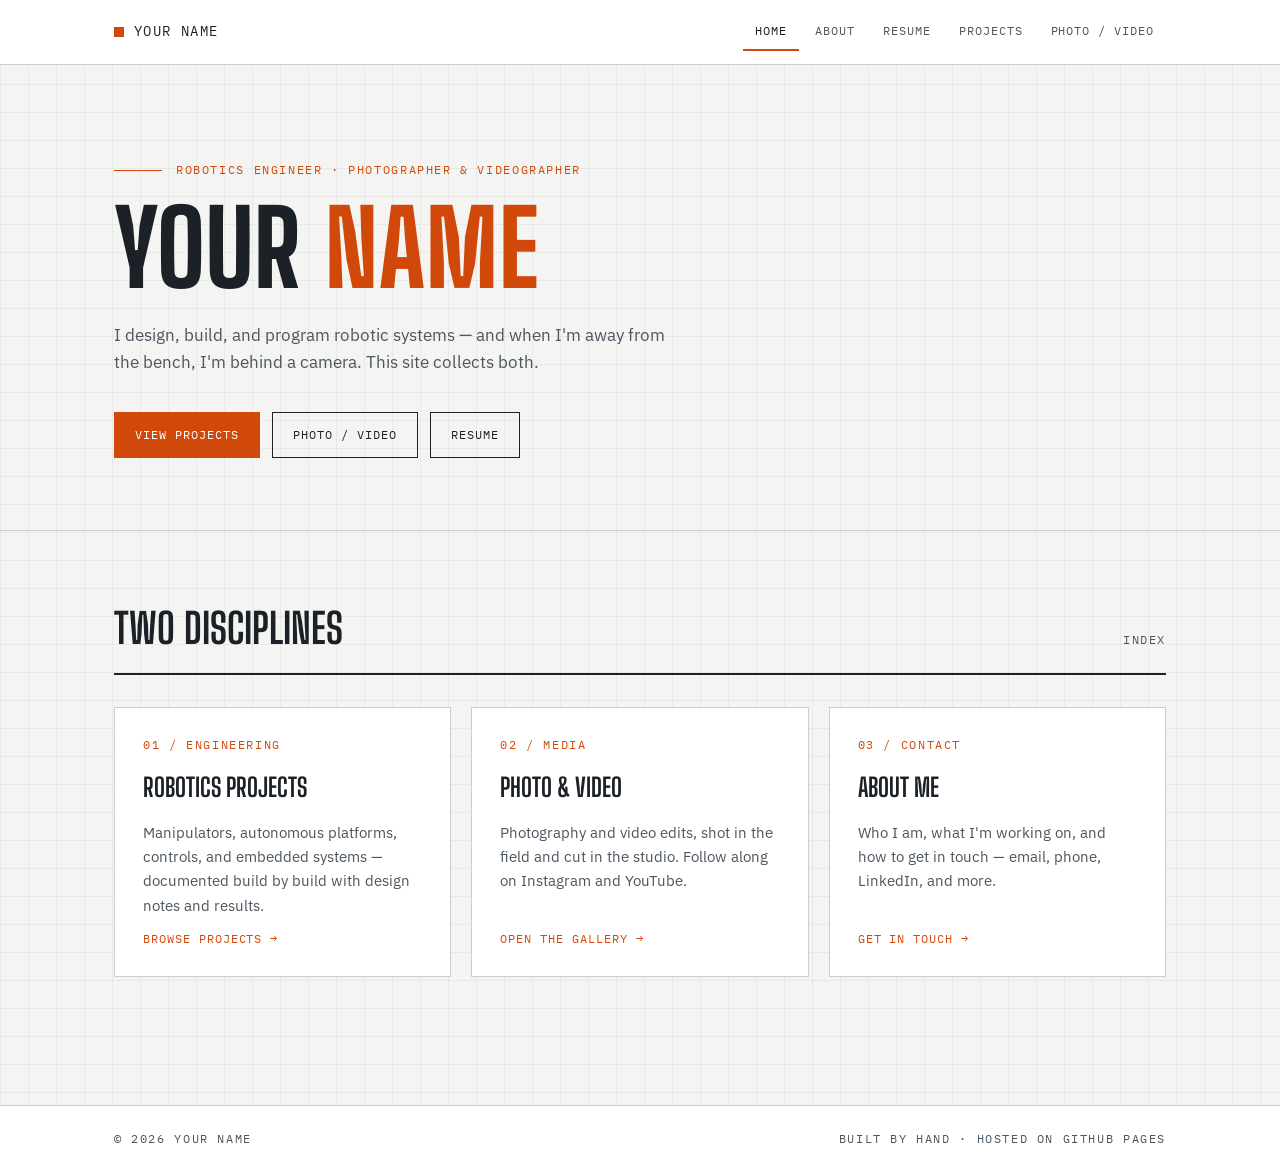
==== index.html @ eff58886 "initial commit" ====
<!DOCTYPE html>
<html lang="en">
<head>
  <meta charset="UTF-8" />
  <meta name="viewport" content="width=device-width, initial-scale=1.0" />
  <title>Home — Portfolio</title>
  <meta name="description" content="Portfolio of a robotics engineer and photographer/videographer." />
  <link rel="preconnect" href="https://fonts.googleapis.com" />
  <link rel="preconnect" href="https://fonts.gstatic.com" crossorigin />
  <link href="https://fonts.googleapis.com/css2?family=Big+Shoulders+Display:wght@600;700;800&family=IBM+Plex+Mono:wght@400;500&family=IBM+Plex+Sans:wght@400;500;600&display=swap" rel="stylesheet" />
  <link rel="stylesheet" href="css/styles.css" />
</head>
<body data-page="home">

  <header class="site-header">
    <div class="wrap">
      <a class="brand" href="index.html" data-site-name>Your Name</a>
      <button class="nav-toggle" aria-expanded="false" aria-controls="nav">Menu</button>
      <nav class="nav" id="nav" aria-label="Main">
        <a href="index.html" aria-current="page">Home</a>
        <a href="about.html">About</a>
        <a href="resume.html">Resume</a>
        <a href="projects.html">Projects</a>
        <a href="media.html">Photo / Video</a>
      </nav>
    </div>
  </header>

  <main>
    <section class="hero">
      <div class="wrap">
        <div class="hero-kicker">
          <span class="rule"></span>
          <span class="spec spec--accent" id="hero-roles">Robotics Engineer · Photographer</span>
        </div>
        <h1 id="hero-name">Your Name</h1>
        <p class="lede" id="hero-lede"></p>
        <div class="hero-actions">
          <a class="btn btn--solid" href="projects.html">View Projects</a>
          <a class="btn" href="media.html">Photo / Video</a>
          <a class="btn" href="resume.html">Resume</a>
        </div>
      </div>
    </section>

    <section class="section">
      <div class="wrap">
        <div class="section-head">
          <h2>Two Disciplines</h2>
          <span class="spec">Index</span>
        </div>
        <div class="disciplines">
          <a class="discipline-card" href="projects.html">
            <span class="spec spec--accent">01 / Engineering</span>
            <h3>Robotics Projects</h3>
            <p>Manipulators, autonomous platforms, controls, and embedded systems — documented build by build with design notes and results.</p>
            <span class="go">Browse projects →</span>
          </a>
          <a class="discipline-card" href="media.html">
            <span class="spec spec--accent">02 / Media</span>
            <h3>Photo &amp; Video</h3>
            <p>Photography and video edits, shot in the field and cut in the studio. Follow along on Instagram and YouTube.</p>
            <span class="go">Open the gallery →</span>
          </a>
          <a class="discipline-card" href="about.html">
            <span class="spec spec--accent">03 / Contact</span>
            <h3>About Me</h3>
            <p>Who I am, what I'm working on, and how to get in touch — email, phone, LinkedIn, and more.</p>
            <span class="go">Get in touch →</span>
          </a>
        </div>
      </div>
    </section>
  </main>

  <footer class="site-footer">
    <div class="wrap">
      <span class="spec">© <span data-year></span> <span data-site-name></span></span>
      <span class="spec">Built by hand · Hosted on GitHub Pages</span>
    </div>
  </footer>

  <script src="js/data.js"></script>
  <script src="js/main.js"></script>
</body>
</html>
---- css/styles.css ----
/* ==========================================================================
   PORTFOLIO — Engineering Drawing Design System
   Edit the tokens below to re-theme the whole site.
   ========================================================================== */

:root {
  /* Palette */
  --paper: #f4f5f2;        /* drafting paper */
  --paper-raised: #ffffff; /* cards */
  --ink: #1b2127;          /* primary text */
  --ink-soft: #4c565f;     /* secondary text */
  --line: #c9cfc9;         /* hairline rules */
  --grid: rgba(27, 33, 39, 0.055);
  --accent: #d1490a;       /* servo orange */
  --accent-ink: #ffffff;
  --steel: #33526b;        /* steel blue, secondary accent */

  /* Dark gallery (photo/video section) */
  --gallery-bg: #14171a;
  --gallery-ink: #e8eaec;
  --gallery-soft: #9aa3ab;

  /* Type */
  --font-display: "Big Shoulders Display", sans-serif;
  --font-body: "IBM Plex Sans", system-ui, sans-serif;
  --font-mono: "IBM Plex Mono", monospace;

  --maxw: 1100px;
}

* { box-sizing: border-box; margin: 0; padding: 0; }

html { scroll-behavior: smooth; }

body {
  font-family: var(--font-body);
  color: var(--ink);
  background-color: var(--paper);
  /* drafting grid */
  background-image:
    linear-gradient(var(--grid) 1px, transparent 1px),
    linear-gradient(90deg, var(--grid) 1px, transparent 1px);
  background-size: 28px 28px;
  line-height: 1.6;
  -webkit-font-smoothing: antialiased;
}

img { max-width: 100%; display: block; }
a { color: inherit; }

.wrap {
  max-width: var(--maxw);
  margin: 0 auto;
  padding: 0 24px;
}

/* ---------- Utility: mono spec labels ---------- */
.spec {
  font-family: var(--font-mono);
  font-size: 0.72rem;
  letter-spacing: 0.14em;
  text-transform: uppercase;
  color: var(--ink-soft);
}

.spec--accent { color: var(--accent); }

/* ---------- Header / Nav ---------- */
.site-header {
  border-bottom: 1px solid var(--line);
  background: var(--paper-raised);
  position: sticky;
  top: 0;
  z-index: 50;
}

.site-header .wrap {
  display: flex;
  align-items: center;
  justify-content: space-between;
  height: 64px;
}

.brand {
  font-family: var(--font-mono);
  font-size: 0.85rem;
  letter-spacing: 0.1em;
  text-transform: uppercase;
  text-decoration: none;
  display: flex;
  align-items: center;
  gap: 10px;
}

.brand::before {
  content: "";
  width: 10px;
  height: 10px;
  background: var(--accent);
  display: inline-block;
}

.nav { display: flex; gap: 4px; }

.nav a {
  font-family: var(--font-mono);
  font-size: 0.75rem;
  letter-spacing: 0.08em;
  text-transform: uppercase;
  text-decoration: none;
  padding: 8px 12px;
  color: var(--ink-soft);
  border-bottom: 2px solid transparent;
}

.nav a:hover { color: var(--ink); }

.nav a[aria-current="page"] {
  color: var(--ink);
  border-bottom-color: var(--accent);
}

.nav-toggle { display: none; }

/* ---------- Hero (Home) ---------- */
.hero {
  padding: 96px 0 72px;
  border-bottom: 1px solid var(--line);
}

.hero-kicker {
  display: flex;
  align-items: center;
  gap: 14px;
  margin-bottom: 20px;
}

.hero-kicker .rule {
  width: 48px;
  height: 1px;
  background: var(--accent);
}

.hero h1 {
  font-family: var(--font-display);
  font-weight: 800;
  font-size: clamp(3.2rem, 9vw, 6.5rem);
  line-height: 0.95;
  text-transform: uppercase;
  letter-spacing: 0.01em;
}

.hero h1 .alt { color: var(--accent); }

.hero p.lede {
  max-width: 560px;
  margin-top: 24px;
  font-size: 1.05rem;
  color: var(--ink-soft);
}

.hero-actions { margin-top: 36px; display: flex; gap: 12px; flex-wrap: wrap; }

/* ---------- Buttons ---------- */
.btn {
  display: inline-flex;
  align-items: center;
  gap: 8px;
  font-family: var(--font-mono);
  font-size: 0.78rem;
  letter-spacing: 0.08em;
  text-transform: uppercase;
  text-decoration: none;
  padding: 12px 20px;
  border: 1px solid var(--ink);
  background: transparent;
  color: var(--ink);
  cursor: pointer;
  transition: background 0.15s ease, color 0.15s ease;
}

.btn:hover { background: var(--ink); color: var(--paper); }

.btn--solid { background: var(--accent); border-color: var(--accent); color: var(--accent-ink); }
.btn--solid:hover { background: #b03d07; border-color: #b03d07; color: var(--accent-ink); }

/* ---------- Section scaffolding ---------- */
.section { padding: 64px 0; }

.section-head {
  display: flex;
  align-items: baseline;
  justify-content: space-between;
  gap: 16px;
  border-bottom: 2px solid var(--ink);
  padding-bottom: 12px;
  margin-bottom: 32px;
  flex-wrap: wrap;
}

.section-head h2 {
  font-family: var(--font-display);
  font-weight: 700;
  font-size: clamp(1.8rem, 4vw, 2.6rem);
  text-transform: uppercase;
}

/* ---------- Home: discipline cards ---------- */
.disciplines {
  display: grid;
  grid-template-columns: repeat(auto-fit, minmax(280px, 1fr));
  gap: 20px;
}

.discipline-card {
  background: var(--paper-raised);
  border: 1px solid var(--line);
  padding: 28px;
  text-decoration: none;
  display: flex;
  flex-direction: column;
  gap: 12px;
  transition: border-color 0.15s ease, transform 0.15s ease;
}

.discipline-card:hover { border-color: var(--accent); transform: translateY(-2px); }

.discipline-card h3 {
  font-family: var(--font-display);
  font-size: 1.6rem;
  text-transform: uppercase;
}

.discipline-card p { color: var(--ink-soft); font-size: 0.95rem; }

.discipline-card .go { margin-top: auto; color: var(--accent); font-family: var(--font-mono); font-size: 0.75rem; letter-spacing: 0.08em; text-transform: uppercase; }

/* ---------- Title block (engineering drawing signature) ---------- */
.title-block {
  border: 1px solid var(--ink);
  background: var(--paper-raised);
  display: grid;
  grid-template-columns: 2fr 1fr 1fr;
  font-family: var(--font-mono);
  font-size: 0.72rem;
  letter-spacing: 0.06em;
  text-transform: uppercase;
}

.title-block > div {
  padding: 8px 12px;
  border-right: 1px solid var(--line);
}

.title-block > div:last-child { border-right: none; }

.title-block .label { color: var(--ink-soft); font-size: 0.62rem; display: block; }

/* ---------- About page ---------- */
.about-grid {
  display: grid;
  grid-template-columns: 320px 1fr;
  gap: 48px;
  align-items: start;
}

.headshot-frame {
  border: 1px solid var(--ink);
  background: var(--paper-raised);
  padding: 12px;
  position: relative;
}

.headshot-frame img { width: 100%; aspect-ratio: 4/5; object-fit: cover; }

.headshot-frame .corner {
  position: absolute;
  width: 14px; height: 14px;
  border-color: var(--accent);
  border-style: solid;
}
.headshot-frame .corner.tl { top: -1px; left: -1px; border-width: 2px 0 0 2px; }
.headshot-frame .corner.tr { top: -1px; right: -1px; border-width: 2px 2px 0 0; }
.headshot-frame .corner.bl { bottom: -1px; left: -1px; border-width: 0 0 2px 2px; }
.headshot-frame .corner.br { bottom: -1px; right: -1px; border-width: 0 2px 2px 0; }

.about-copy h2 {
  font-family: var(--font-display);
  font-size: clamp(2rem, 5vw, 3rem);
  text-transform: uppercase;
  margin-bottom: 16px;
}

.about-copy p { margin-bottom: 16px; color: var(--ink-soft); max-width: 62ch; }

.contact-list {
  list-style: none;
  margin-top: 28px;
  border-top: 1px solid var(--line);
}

.contact-list li {
  display: flex;
  gap: 16px;
  align-items: baseline;
  padding: 12px 0;
  border-bottom: 1px solid var(--line);
}

.contact-list .spec { width: 110px; flex-shrink: 0; }

.contact-list a { color: var(--ink); text-decoration: none; border-bottom: 1px solid var(--accent); }
.contact-list a:hover { color: var(--accent); }

/* ---------- Resume page ---------- */
.resume-viewer {
  border: 1px solid var(--ink);
  background: var(--paper-raised);
  width: 100%;
  height: min(78vh, 1000px);
}

.resume-viewer iframe, .resume-viewer object {
  width: 100%;
  height: 100%;
  border: none;
}

.resume-fallback { padding: 48px; text-align: center; color: var(--ink-soft); }

/* ---------- Projects page ---------- */
.projects-grid {
  display: grid;
  grid-template-columns: repeat(auto-fill, minmax(320px, 1fr));
  gap: 24px;
}

.project-card {
  background: var(--paper-raised);
  border: 1px solid var(--line);
  text-decoration: none;
  display: flex;
  flex-direction: column;
  transition: border-color 0.15s ease, transform 0.15s ease;
}

.project-card:hover { border-color: var(--accent); transform: translateY(-3px); }

.project-card .thumb {
  aspect-ratio: 16/9;
  background: var(--ink);
  overflow: hidden;
}

.project-card .thumb img { width: 100%; height: 100%; object-fit: cover; }

.project-card .thumb .placeholder {
  width: 100%; height: 100%;
  display: flex; align-items: center; justify-content: center;
  color: var(--gallery-soft);
  font-family: var(--font-mono);
  font-size: 0.7rem;
  letter-spacing: 0.14em;
  text-transform: uppercase;
}

.project-card .body { padding: 20px; display: flex; flex-direction: column; gap: 8px; flex: 1; }

.project-card h3 {
  font-family: var(--font-display);
  font-size: 1.4rem;
  text-transform: uppercase;
  line-height: 1.1;
}

.project-card .summary { color: var(--ink-soft); font-size: 0.92rem; flex: 1; }

.project-card .meta {
  display: flex;
  justify-content: space-between;
  border-top: 1px solid var(--line);
  padding-top: 10px;
  margin-top: 8px;
}

.tags { display: flex; flex-wrap: wrap; gap: 6px; margin-top: 4px; }

.tag {
  font-family: var(--font-mono);
  font-size: 0.65rem;
  letter-spacing: 0.08em;
  text-transform: uppercase;
  border: 1px solid var(--line);
  padding: 3px 8px;
  color: var(--ink-soft);
}

/* ---------- Project detail ---------- */
.project-detail-head { margin-bottom: 32px; }

.project-detail-head h1 {
  font-family: var(--font-display);
  font-size: clamp(2.2rem, 6vw, 4rem);
  text-transform: uppercase;
  line-height: 1;
  margin: 12px 0 20px;
}

.project-hero-img {
  border: 1px solid var(--ink);
  background: var(--paper-raised);
  padding: 12px;
  margin-bottom: 32px;
}

.project-body { max-width: 72ch; }
.project-body p { margin-bottom: 18px; color: var(--ink-soft); }
.project-body h2 {
  font-family: var(--font-display);
  text-transform: uppercase;
  font-size: 1.6rem;
  margin: 32px 0 12px;
  color: var(--ink);
}
.project-body ul { margin: 0 0 18px 20px; color: var(--ink-soft); }
.project-body li { margin-bottom: 6px; }

.back-link {
  font-family: var(--font-mono);
  font-size: 0.75rem;
  letter-spacing: 0.08em;
  text-transform: uppercase;
  text-decoration: none;
  color: var(--ink-soft);
}
.back-link:hover { color: var(--accent); }

/* ---------- Media page (dark gallery) ---------- */
.gallery-zone {
  background: var(--gallery-bg);
  color: var(--gallery-ink);
  background-image: none;
}

.gallery-zone .section-head { border-bottom-color: var(--gallery-ink); }
.gallery-zone .spec { color: var(--gallery-soft); }
.gallery-zone .spec--accent { color: var(--accent); }

.photo-grid {
  columns: 3;
  column-gap: 16px;
}

.photo-grid figure {
  break-inside: avoid;
  margin-bottom: 16px;
  cursor: zoom-in;
}

.photo-grid img {
  width: 100%;
  border: 1px solid rgba(255, 255, 255, 0.08);
}

.photo-grid figcaption {
  font-family: var(--font-mono);
  font-size: 0.68rem;
  letter-spacing: 0.1em;
  text-transform: uppercase;
  color: var(--gallery-soft);
  padding: 8px 2px 0;
}

.video-grid {
  display: grid;
  grid-template-columns: repeat(auto-fill, minmax(340px, 1fr));
  gap: 24px;
}

.video-card .frame {
  aspect-ratio: 16/9;
  border: 1px solid rgba(255, 255, 255, 0.1);
}

.video-card iframe { width: 100%; height: 100%; border: none; }

.video-card h3 {
  font-family: var(--font-display);
  text-transform: uppercase;
  font-size: 1.2rem;
  margin-top: 12px;
}

.video-card p { color: var(--gallery-soft); font-size: 0.88rem; }

.social-strip {
  display: flex;
  gap: 12px;
  flex-wrap: wrap;
  margin-top: 8px;
}

.gallery-zone .btn { border-color: var(--gallery-ink); color: var(--gallery-ink); }
.gallery-zone .btn:hover { background: var(--gallery-ink); color: var(--gallery-bg); }

/* ---------- Lightbox ---------- */
.lightbox {
  position: fixed;
  inset: 0;
  background: rgba(10, 12, 14, 0.94);
  display: none;
  align-items: center;
  justify-content: center;
  z-index: 100;
  padding: 32px;
  cursor: zoom-out;
}

.lightbox.open { display: flex; }
.lightbox img { max-width: 100%; max-height: 90vh; }

/* ---------- Footer ---------- */
.site-footer {
  border-top: 1px solid var(--line);
  background: var(--paper-raised);
  margin-top: 64px;
}

.site-footer .wrap {
  display: flex;
  justify-content: space-between;
  align-items: center;
  padding-top: 24px;
  padding-bottom: 24px;
  gap: 16px;
  flex-wrap: wrap;
}

.gallery-zone + .site-footer { margin-top: 0; }

/* ---------- Focus & motion ---------- */
a:focus-visible, button:focus-visible {
  outline: 2px solid var(--accent);
  outline-offset: 2px;
}

@media (prefers-reduced-motion: reduce) {
  * { transition: none !important; animation: none !important; }
  html { scroll-behavior: auto; }
}

/* ---------- Responsive ---------- */
@media (max-width: 800px) {
  .about-grid { grid-template-columns: 1fr; }
  .headshot-frame { max-width: 320px; }
  .photo-grid { columns: 2; }
  .title-block { grid-template-columns: 1fr 1fr; }
  .title-block > div:first-child { grid-column: 1 / -1; border-right: none; border-bottom: 1px solid var(--line); }

  .nav-toggle {
    display: block;
    background: none;
    border: 1px solid var(--line);
    font-family: var(--font-mono);
    font-size: 0.7rem;
    letter-spacing: 0.1em;
    text-transform: uppercase;
    padding: 8px 12px;
    cursor: pointer;
    color: var(--ink);
  }

  .nav {
    display: none;
    position: absolute;
    top: 64px;
    left: 0;
    right: 0;
    background: var(--paper-raised);
    border-bottom: 1px solid var(--line);
    flex-direction: column;
    padding: 8px 16px 16px;
  }

  .nav.open { display: flex; }
}

@media (max-width: 520px) {
  .photo-grid { columns: 1; }
}
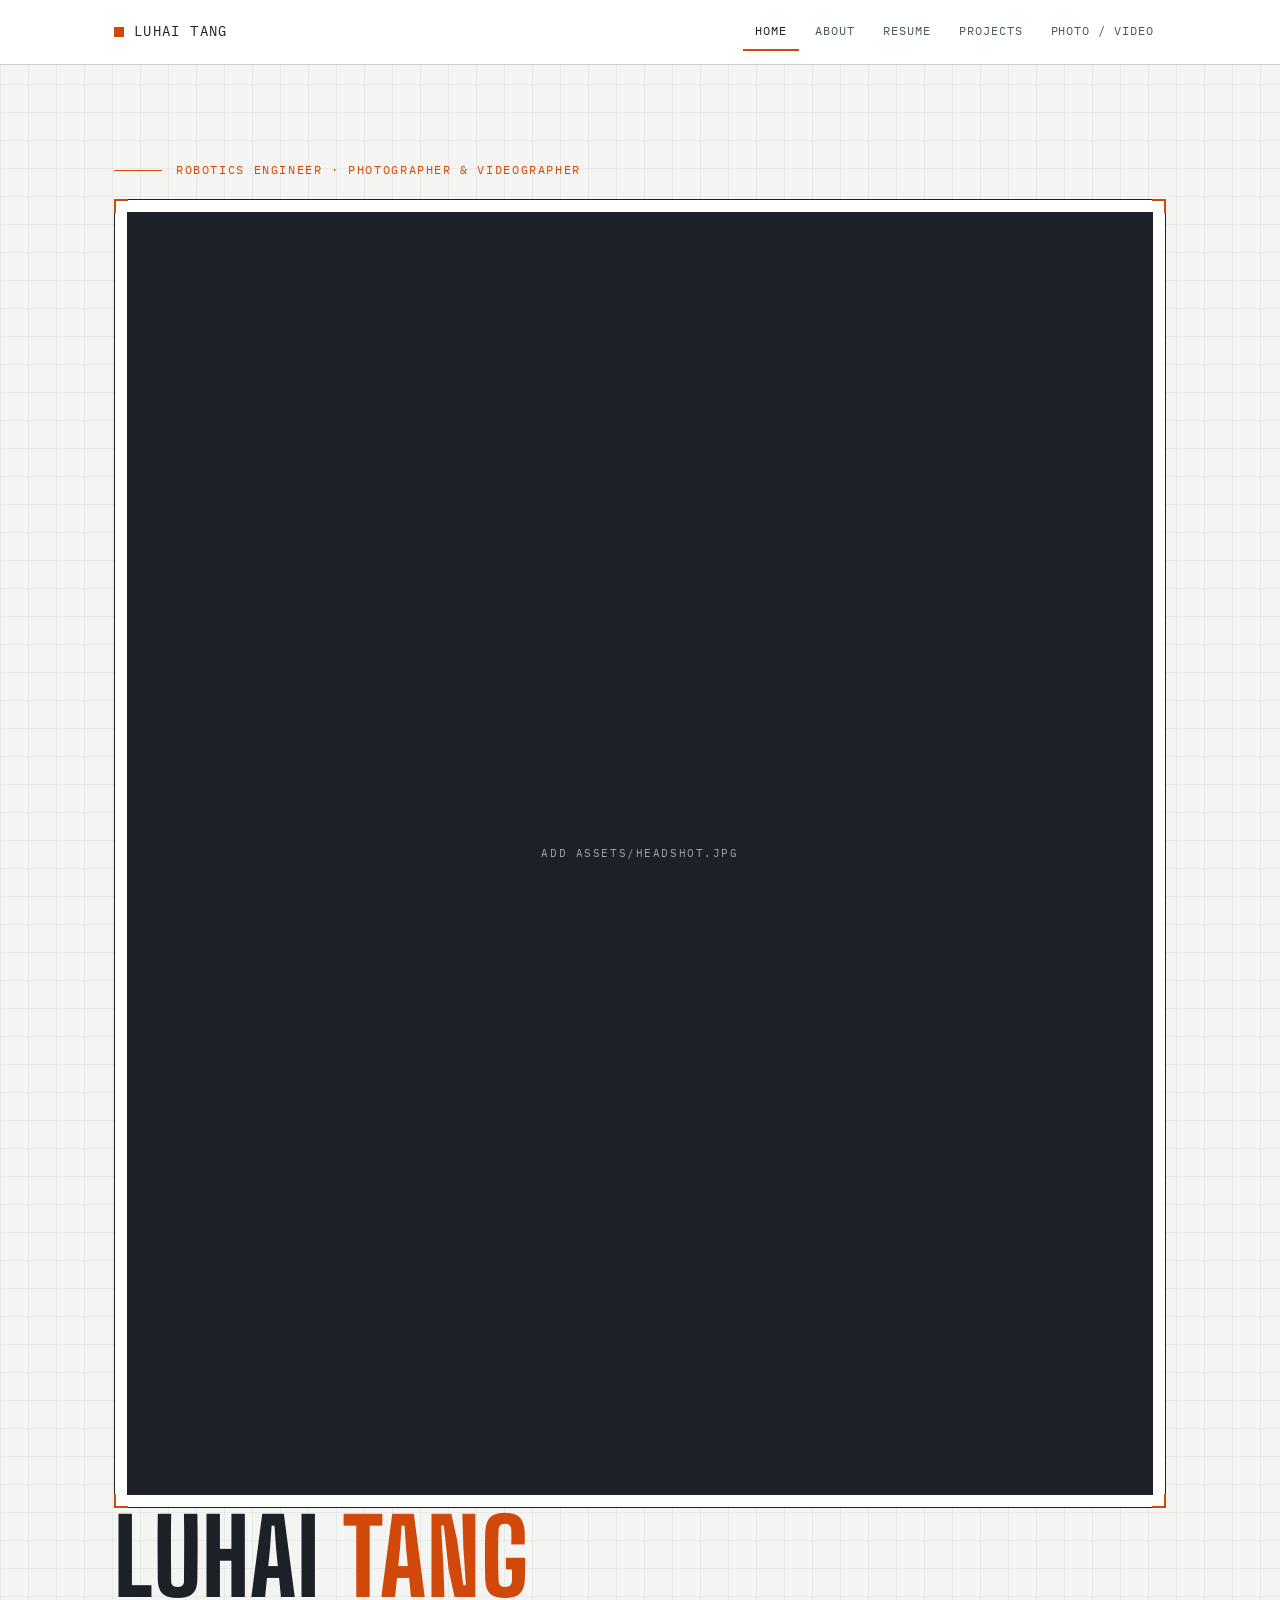
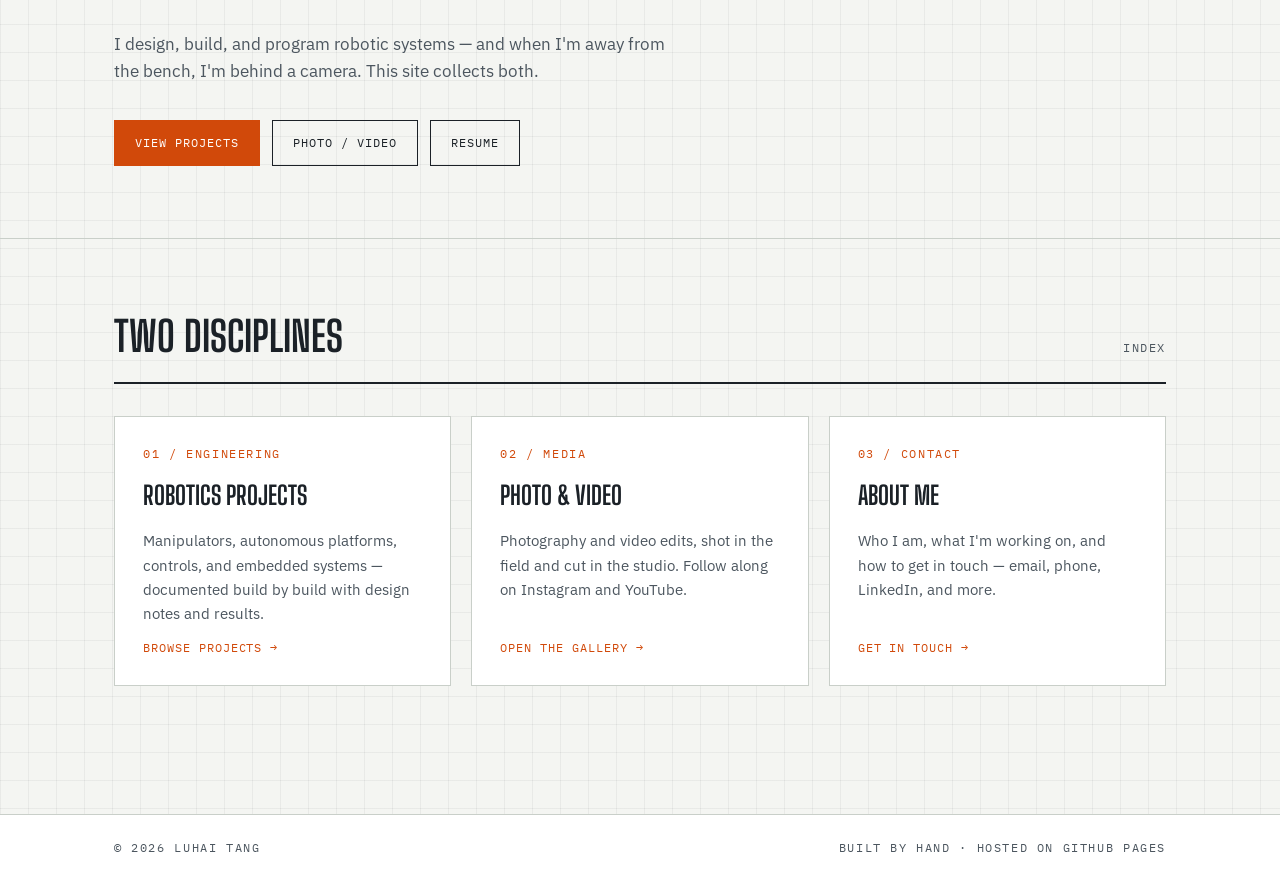
==== commit d0d2c619: "changed index page to have picture" ====
--- a/index.html
+++ b/index.html
@@ -33,6 +33,16 @@
           <span class="rule"></span>
           <span class="spec spec--accent" id="hero-roles">Robotics Engineer · Photographer</span>
         </div>
+        <!--new stuf-->
+        <div>
+          <div class="headshot-frame">
+            <span class="corner tl"></span><span class="corner tr"></span>
+            <span class="corner bl"></span><span class="corner br"></span>
+            <!-- Replace assets/headshot.jpg with your own photo (portrait orientation works best) -->
+            <img src="assets/headshot.jpg" alt="Headshot" onerror="this.style.display='none'; this.parentElement.insertAdjacentHTML('beforeend', '<div style=&quot;aspect-ratio:4/5;display:flex;align-items:center;justify-content:center;background:#1b2127;color:#9aa3ab;font-family:var(--font-mono);font-size:0.7rem;letter-spacing:0.14em;text-transform:uppercase&quot;>Add assets/headshot.jpg</div>')" />
+          </div>
+        </div>
+        <!--new stuf-->
         <h1 id="hero-name">Your Name</h1>
         <p class="lede" id="hero-lede"></p>
         <div class="hero-actions">
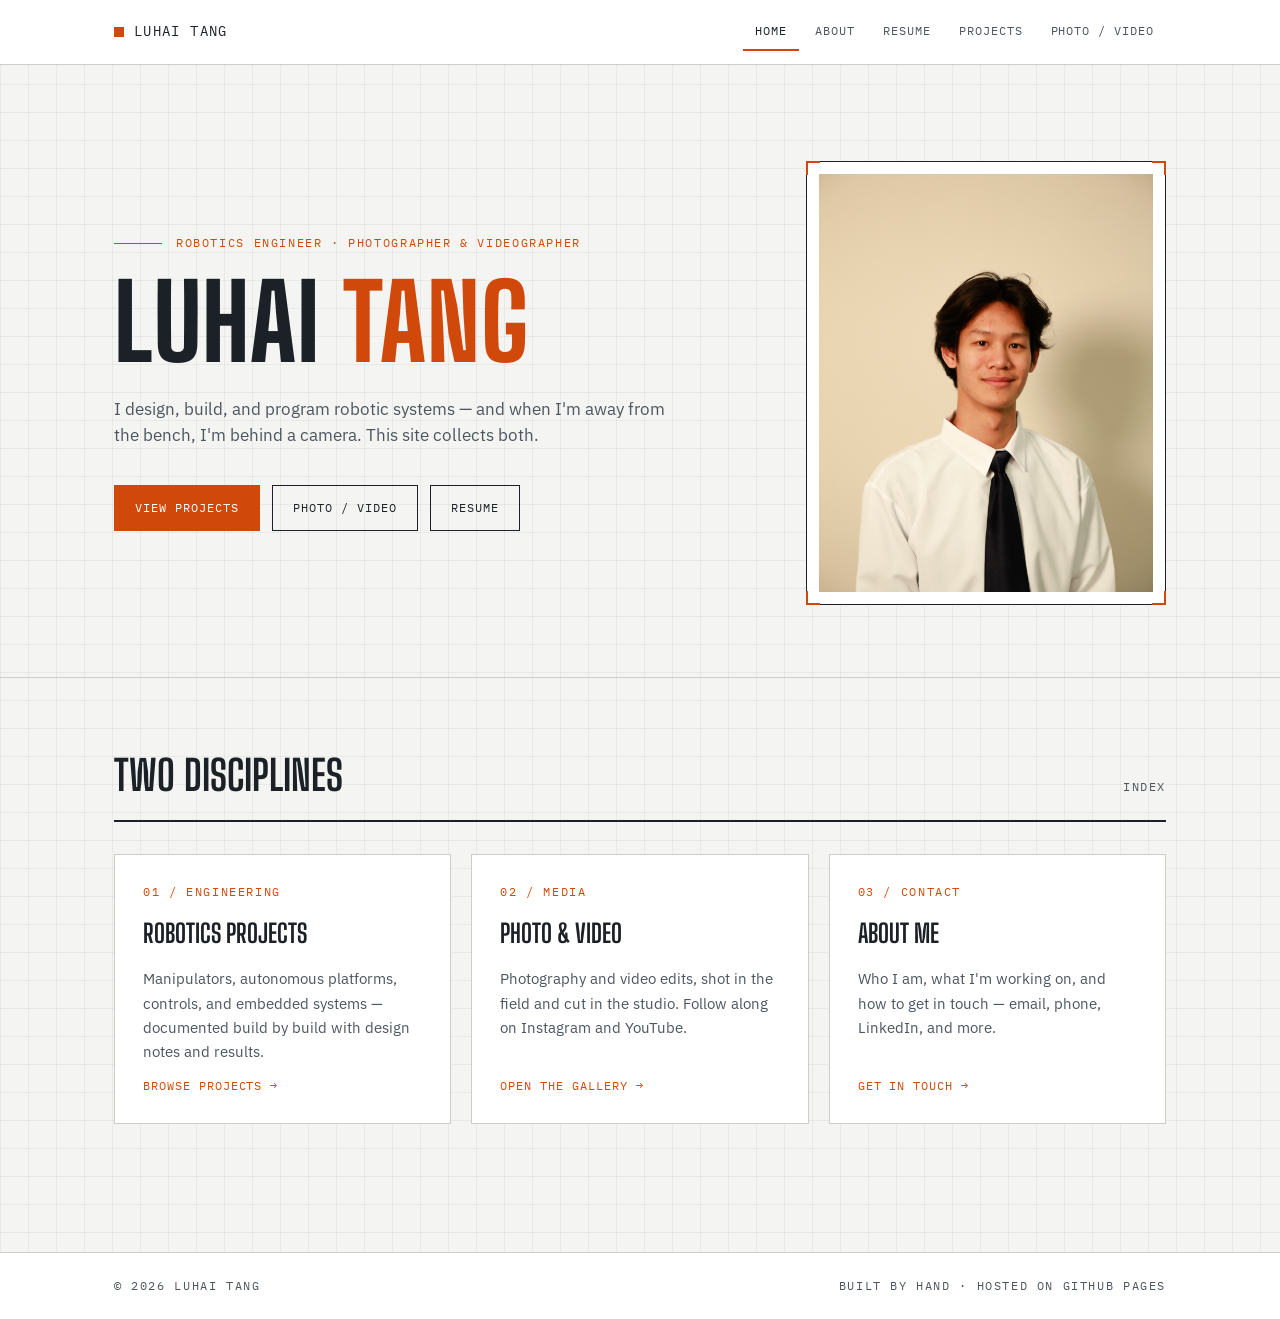
==== commit f1b10e83: "created hero in style for headshot on index" ====
--- a/index.html
+++ b/index.html
@@ -28,30 +28,36 @@
 
   <main>
     <section class="hero">
-      <div class="wrap">
-        <div class="hero-kicker">
-          <span class="rule"></span>
-          <span class="spec spec--accent" id="hero-roles">Robotics Engineer · Photographer</span>
-        </div>
-        <!--new stuf-->
-        <div>
-          <div class="headshot-frame">
-            <span class="corner tl"></span><span class="corner tr"></span>
-            <span class="corner bl"></span><span class="corner br"></span>
-            <!-- Replace assets/headshot.jpg with your own photo (portrait orientation works best) -->
-            <img src="assets/headshot.jpg" alt="Headshot" onerror="this.style.display='none'; this.parentElement.insertAdjacentHTML('beforeend', '<div style=&quot;aspect-ratio:4/5;display:flex;align-items:center;justify-content:center;background:#1b2127;color:#9aa3ab;font-family:var(--font-mono);font-size:0.7rem;letter-spacing:0.14em;text-transform:uppercase&quot;>Add assets/headshot.jpg</div>')" />
-          </div>
-        </div>
-        <!--new stuf-->
-        <h1 id="hero-name">Your Name</h1>
-        <p class="lede" id="hero-lede"></p>
-        <div class="hero-actions">
-          <a class="btn btn--solid" href="projects.html">View Projects</a>
-          <a class="btn" href="media.html">Photo / Video</a>
-          <a class="btn" href="resume.html">Resume</a>
-        </div>
+  <div class="wrap hero-grid">
+
+    <div class="hero-copy">
+      <div class="hero-kicker">
+        <span class="rule"></span>
+        <span class="spec spec--accent" id="hero-roles">
+          Robotics Engineer · Photographer
+        </span>
       </div>
-    </section>
+
+      <h1 id="hero-name">Your Name</h1>
+      <p class="lede" id="hero-lede"></p>
+
+      <div class="hero-actions">
+        <a class="btn btn--solid" href="projects.html">View Projects</a>
+        <a class="btn" href="media.html">Photo / Video</a>
+        <a class="btn" href="resume.html">Resume</a>
+      </div>
+    </div>
+
+    <div class="hero-headshot">
+      <div class="headshot-frame">
+        <span class="corner tl"></span><span class="corner tr"></span>
+        <span class="corner bl"></span><span class="corner br"></span>
+        <img src="assets/headshot.jpg" alt="Headshot" />
+      </div>
+    </div>
+
+  </div>
+</section>
 
     <section class="section">
       <div class="wrap">
--- a/css/styles.css
+++ b/css/styles.css
@@ -256,6 +256,48 @@
 
 .title-block .label { color: var(--ink-soft); font-size: 0.62rem; display: block; }
 
+/* ---------- Index page ---------- */
+.hero-grid {
+  display: grid;
+  grid-template-columns: 1.2fr 0.8fr;
+  align-items: center;
+  gap: 4rem;
+}
+
+.hero-copy {
+  max-width: 720px;
+}
+
+.hero-headshot {
+  display: flex;
+  justify-content: flex-end;
+}
+
+.hero-headshot .headshot-frame {
+  width: min(360px, 100%);
+}
+
+.hero-headshot img {
+  width: 100%;
+  height: auto;
+  display: block;
+  object-fit: cover;
+}
+
+/* Mobile layout */
+@media (max-width: 800px) {
+  .hero-grid {
+    grid-template-columns: 1fr;
+  }
+
+  .hero-headshot {
+    justify-content: flex-start;
+  }
+
+  .hero-headshot .headshot-frame {
+    max-width: 280px;
+  }
+}
 /* ---------- About page ---------- */
 .about-grid {
   display: grid;
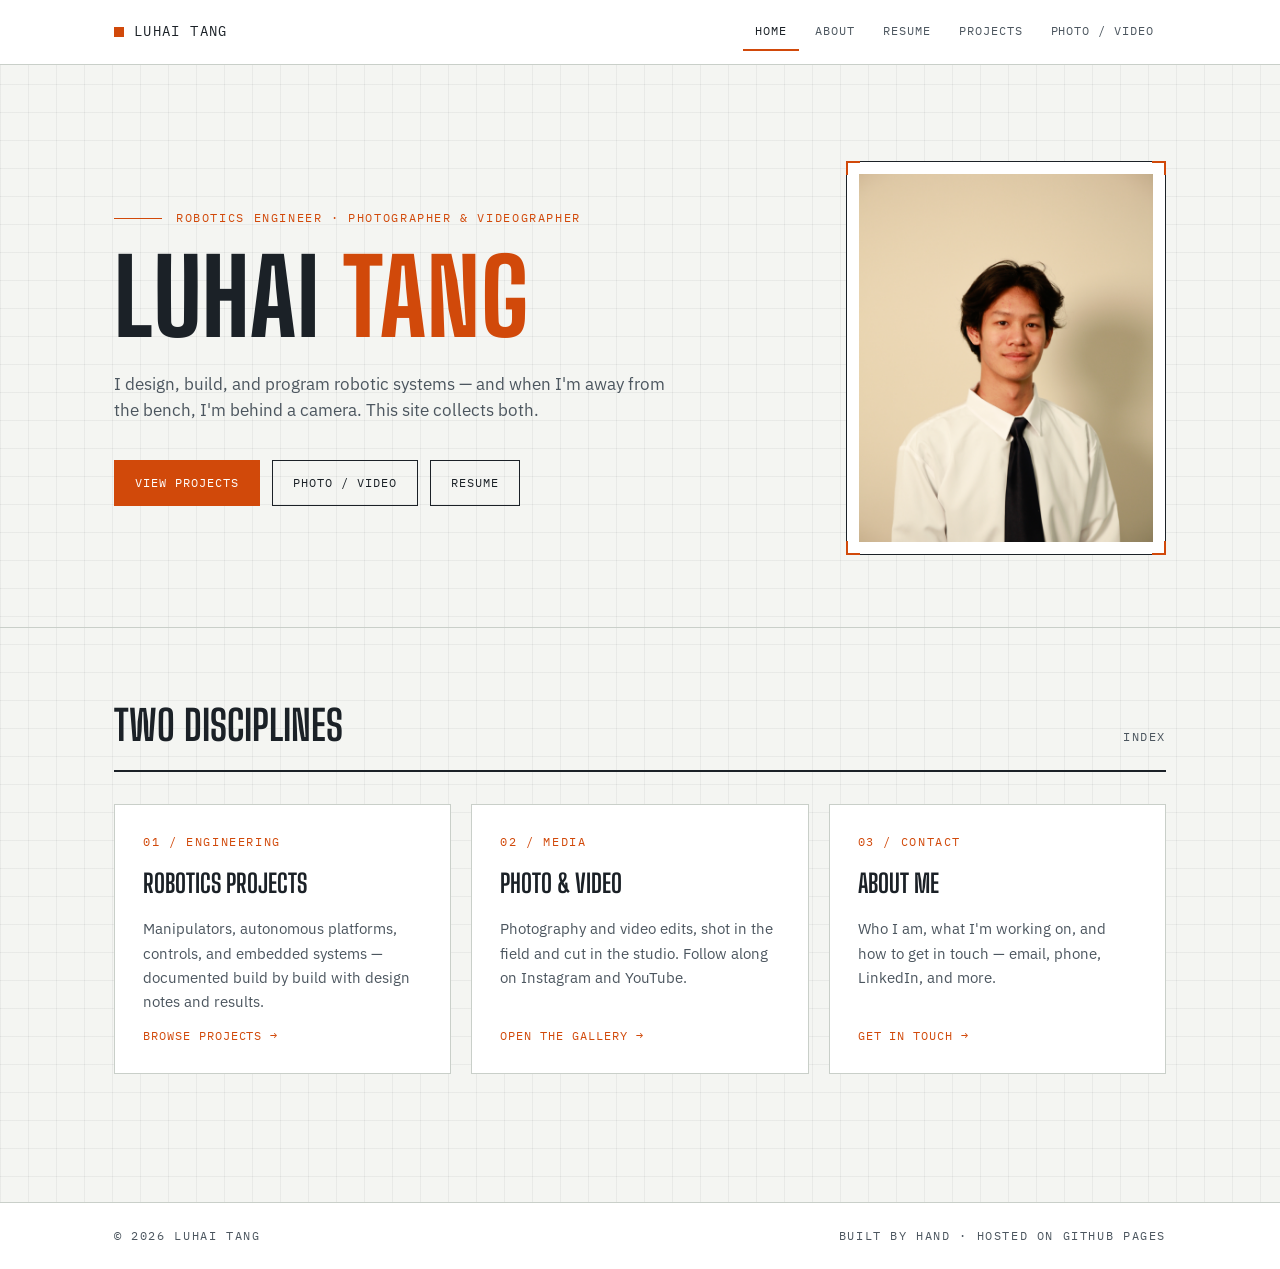
==== commit ffb267d6: "change size" ====
--- a/index.html
+++ b/index.html
@@ -28,36 +28,36 @@
 
   <main>
     <section class="hero">
-  <div class="wrap hero-grid">
+      <div class="wrap hero-grid">
 
-    <div class="hero-copy">
-      <div class="hero-kicker">
-        <span class="rule"></span>
-        <span class="spec spec--accent" id="hero-roles">
-          Robotics Engineer · Photographer
-        </span>
+        <div class="hero-copy">
+          <div class="hero-kicker">
+            <span class="rule"></span>
+            <span class="spec spec--accent" id="hero-roles">
+              Robotics Engineer · Photographer
+            </span>
+          </div>
+
+          <h1 id="hero-name">Your Name</h1>
+          <p class="lede" id="hero-lede"></p>
+
+          <div class="hero-actions">
+            <a class="btn btn--solid" href="projects.html">View Projects</a>
+            <a class="btn" href="media.html">Photo / Video</a>
+            <a class="btn" href="resume.html">Resume</a>
+          </div>
+        </div>
+
+        <div class="hero-headshot">
+          <div class="headshot-frame">
+            <span class="corner tl"></span><span class="corner tr"></span>
+            <span class="corner bl"></span><span class="corner br"></span>
+            <img src="assets/headshot.jpg" alt="Headshot" />
+          </div>
+        </div>
+
       </div>
-
-      <h1 id="hero-name">Your Name</h1>
-      <p class="lede" id="hero-lede"></p>
-
-      <div class="hero-actions">
-        <a class="btn btn--solid" href="projects.html">View Projects</a>
-        <a class="btn" href="media.html">Photo / Video</a>
-        <a class="btn" href="resume.html">Resume</a>
-      </div>
-    </div>
-
-    <div class="hero-headshot">
-      <div class="headshot-frame">
-        <span class="corner tl"></span><span class="corner tr"></span>
-        <span class="corner bl"></span><span class="corner br"></span>
-        <img src="assets/headshot.jpg" alt="Headshot" />
-      </div>
-    </div>
-
-  </div>
-</section>
+    </section>
 
     <section class="section">
       <div class="wrap">
--- a/css/styles.css
+++ b/css/styles.css
@@ -259,9 +259,9 @@
 /* ---------- Index page ---------- */
 .hero-grid {
   display: grid;
-  grid-template-columns: 1.2fr 0.8fr;
+  grid-template-columns: 1fr 320px;
   align-items: center;
-  gap: 4rem;
+  gap: 4.5rem;
 }
 
 .hero-copy {
@@ -274,30 +274,19 @@
 }
 
 .hero-headshot .headshot-frame {
-  width: min(360px, 100%);
-}
-
-.hero-headshot img {
+  width: 320px;
+  max-width: 100%;
+}
+
+.hero-headshot .headshot-frame img {
   width: 100%;
-  height: auto;
+  aspect-ratio: 4 / 5;
+  object-fit: cover;
+  object-position: center;
   display: block;
-  object-fit: cover;
-}
-
-/* Mobile layout */
-@media (max-width: 800px) {
-  .hero-grid {
-    grid-template-columns: 1fr;
-  }
-
-  .hero-headshot {
-    justify-content: flex-start;
-  }
-
-  .hero-headshot .headshot-frame {
-    max-width: 280px;
-  }
-}
+}
+
+
 /* ---------- About page ---------- */
 .about-grid {
   display: grid;
